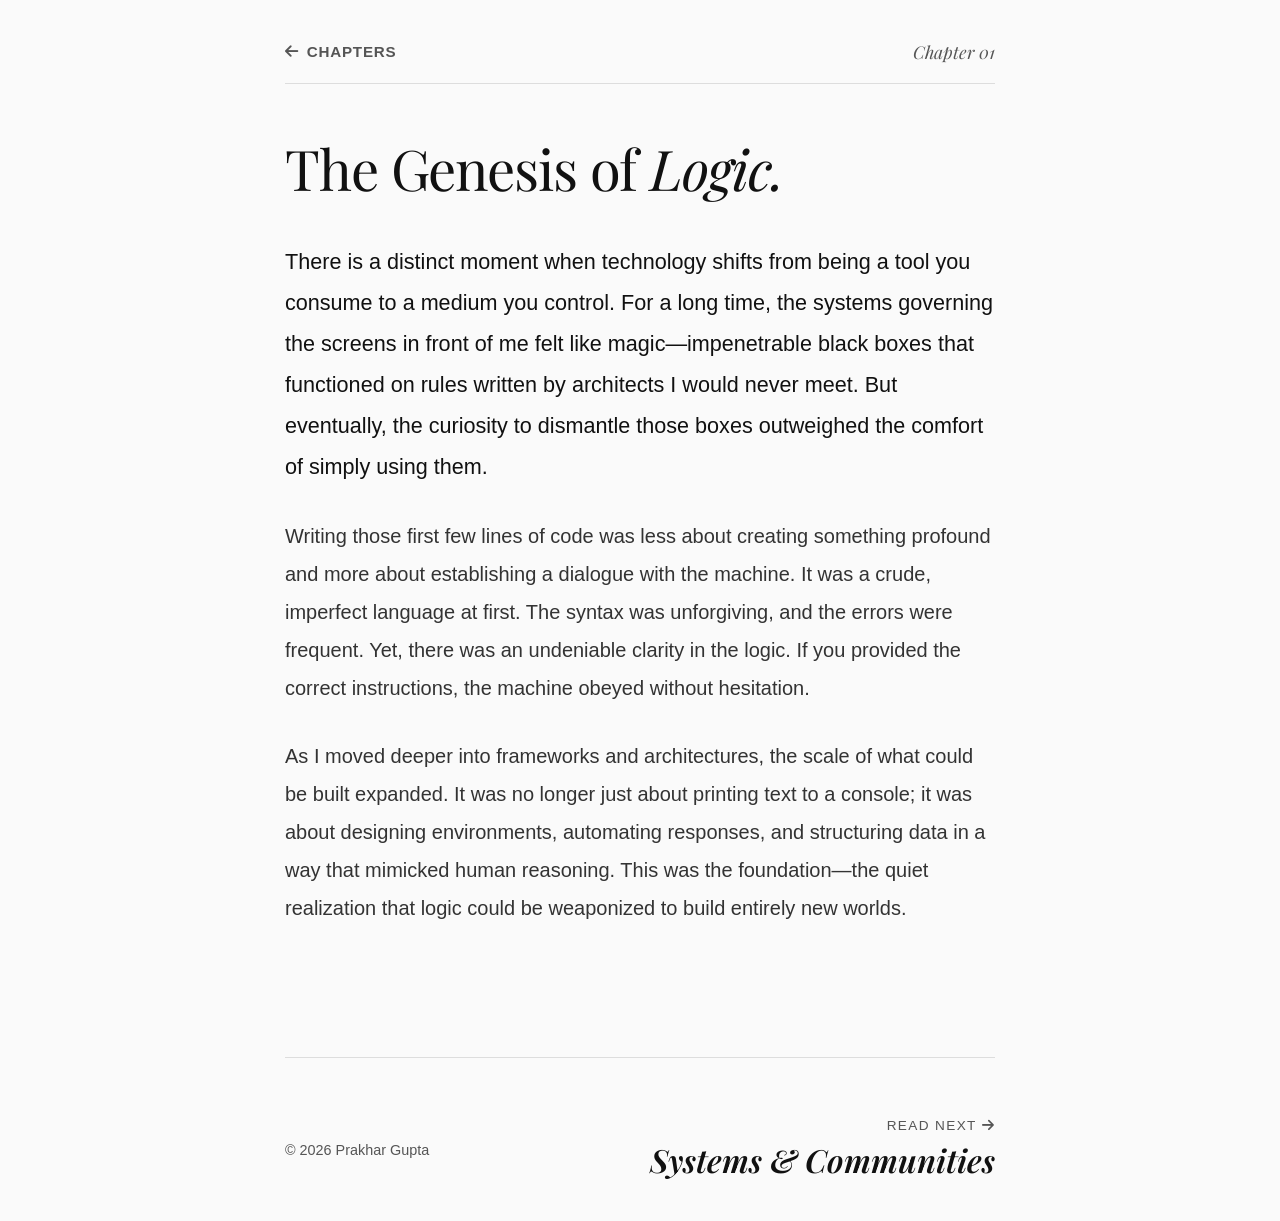
==== chapter1.html @ d7165770 "Add chapter1.html with initial content" ====
<!DOCTYPE html>
<html lang="en">
<head>
    <meta charset="UTF-8" />
    <meta name="viewport" content="width=device-width, initial-scale=1.0"/>
    <title>Chapter 1 | Gallery of My Life</title>
    <link rel="stylesheet" href="https://cdnjs.cloudflare.com/ajax/libs/font-awesome/6.0.0/css/all.min.css">
    <link rel="preconnect" href="https://fonts.googleapis.com">
    <link rel="preconnect" href="https://fonts.gstatic.com" crossorigin>
    <link href="https://fonts.googleapis.com/css2?family=Playfair+Display:ital,wght@0,400;0,600;1,400;1,600&display=swap" rel="stylesheet">
    <link rel="stylesheet" href="style.css">
</head>
<body>

    <header>
        <a href="index.html" class="nav-link"><i class="fas fa-arrow-left"></i> Chapters</a>
        <span class="chapter-meta">Chapter 01</span>
    </header>

    <main>
        <article>
            <h1>The Genesis of <i>Logic.</i></h1>
            
            <p>
                There is a distinct moment when technology shifts from being a tool you consume to a medium you control. For a long time, the systems governing the screens in front of me felt like magic—impenetrable black boxes that functioned on rules written by architects I would never meet. But eventually, the curiosity to dismantle those boxes outweighed the comfort of simply using them.
            </p>

            <p>
                Writing those first few lines of code was less about creating something profound and more about establishing a dialogue with the machine. It was a crude, imperfect language at first. The syntax was unforgiving, and the errors were frequent. Yet, there was an undeniable clarity in the logic. If you provided the correct instructions, the machine obeyed without hesitation.
            </p>

            <p>
                As I moved deeper into frameworks and architectures, the scale of what could be built expanded. It was no longer just about printing text to a console; it was about designing environments, automating responses, and structuring data in a way that mimicked human reasoning. This was the foundation—the quiet realization that logic could be weaponized to build entirely new worlds.
            </p>
        </article>
    </main>

    <footer class="chapter-footer">
        <div style="font-size: 0.9rem; color: var(--text-secondary);">
            &copy; 2026 Prakhar Gupta
        </div>
        
        <a href="chapter2.html" class="next-chapter-link">
            <span class="next-label">Read Next <i class="fas fa-arrow-right"></i></span>
            <span class="next-title">Systems & Communities</span>
        </a>
    </footer>

</body>
</html>
---- style.css ----
/* style.css */
:root {
    --bg: #fafafa;
    --text: #111;
    --text-secondary: #555;
    --accent: #000;
    --border: #ddd;
    --font-heading: 'Playfair Display', serif;
    --font-body: -apple-system, BlinkMacSystemFont, "Segoe UI", Roboto, Helvetica, Arial, sans-serif;
}

* {
    margin: 0;
    padding: 0;
    box-sizing: border-box;
}

body {
    font-family: var(--font-body);
    background-color: var(--bg);
    color: var(--text);
    max-width: 750px; /* Optimal width for reading long-form text */
    margin: 0 auto;
    padding: 0 20px;
    display: flex;
    flex-direction: column;
    min-height: 100vh;
}

/* Navigation */
header {
    display: flex;
    justify-content: space-between;
    align-items: center;
    padding: 40px 0 20px 0;
    border-bottom: 1px solid var(--border);
    margin-bottom: 50px;
}

.nav-link {
    font-size: 0.95rem;
    color: var(--text-secondary);
    text-decoration: none;
    transition: color 0.2s;
    display: flex;
    align-items: center;
    gap: 8px;
    text-transform: uppercase;
    letter-spacing: 0.05em;
    font-weight: 600;
}

.nav-link:hover {
    color: var(--accent);
}

.chapter-meta {
    font-family: var(--font-heading);
    font-style: italic;
    color: var(--text-secondary);
    font-size: 1.1rem;
}

/* Typography & Content */
main {
    flex-grow: 1;
    padding-bottom: 60px;
}

h1 {
    font-family: var(--font-heading);
    font-size: 3.5rem;
    font-weight: 400;
    line-height: 1.2;
    margin-bottom: 40px;
    letter-spacing: -0.02em;
    color: var(--text);
}

article p {
    font-size: 1.25rem; /* Larger font size for easy reading */
    line-height: 1.9;    /* Generous line height for breathability */
    color: #333;
    margin-bottom: 30px;
}

article p:first-of-type {
    font-size: 1.35rem; /* Make the leading paragraph slightly larger */
    color: var(--text);
}

/* Footer / Pagination */
.chapter-footer {
    display: flex;
    justify-content: space-between;
    align-items: center;
    padding: 60px 0 40px 0;
    border-top: 1px solid var(--border);
    margin-top: 40px;
}

.next-chapter-link {
    display: block;
    text-align: right;
    text-decoration: none;
    color: var(--text);
    transition: opacity 0.2s;
}

.next-chapter-link:hover {
    opacity: 0.6;
}

.next-label {
    font-size: 0.85rem;
    text-transform: uppercase;
    letter-spacing: 0.1em;
    color: var(--text-secondary);
    margin-bottom: 5px;
    display: block;
}

.next-title {
    font-family: var(--font-heading);
    font-size: 2rem;
    font-style: italic;
    font-weight: 600;
}

@media (max-width: 600px) {
    h1 { font-size: 2.5rem; }
    article p { font-size: 1.15rem; }
    .next-title { font-size: 1.5rem; }
}
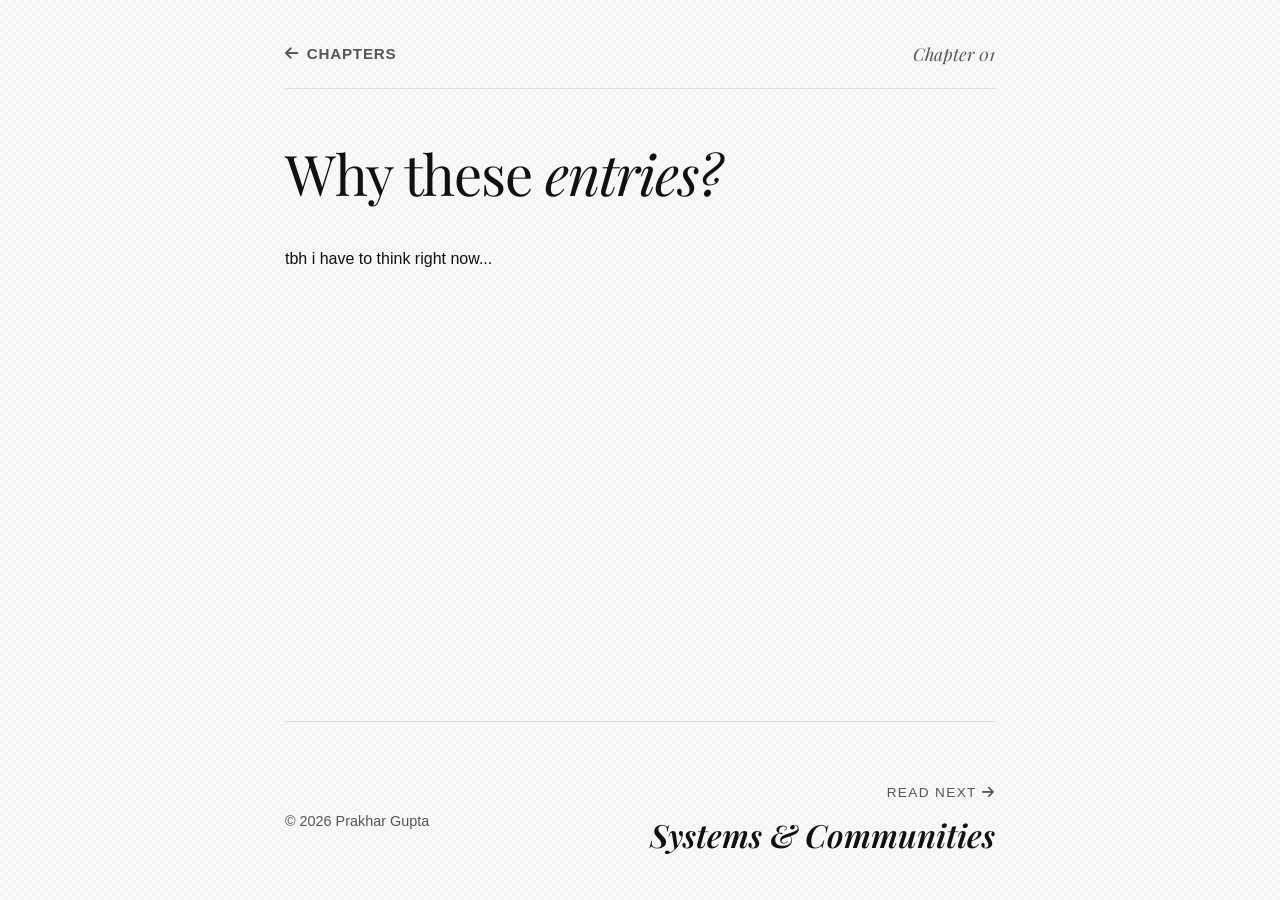
==== commit 6112cc52: "Update chapter1.html title and content" ====
--- a/chapter1.html
+++ b/chapter1.html
@@ -19,18 +19,16 @@
 
     <main>
         <article>
-            <h1>The Genesis of <i>Logic.</i></h1>
+            <h1>Why these <i>entries?</i></h1>
             
             <p>
-                There is a distinct moment when technology shifts from being a tool you consume to a medium you control. For a long time, the systems governing the screens in front of me felt like magic—impenetrable black boxes that functioned on rules written by architects I would never meet. But eventually, the curiosity to dismantle those boxes outweighed the comfort of simply using them.
+                tbh i have to think right now...
             </p>
 
             <p>
-                Writing those first few lines of code was less about creating something profound and more about establishing a dialogue with the machine. It was a crude, imperfect language at first. The syntax was unforgiving, and the errors were frequent. Yet, there was an undeniable clarity in the logic. If you provided the correct instructions, the machine obeyed without hesitation.
             </p>
 
             <p>
-                As I moved deeper into frameworks and architectures, the scale of what could be built expanded. It was no longer just about printing text to a console; it was about designing environments, automating responses, and structuring data in a way that mimicked human reasoning. This was the foundation—the quiet realization that logic could be weaponized to build entirely new worlds.
             </p>
         </article>
     </main>
--- a/style.css
+++ b/style.css
@@ -19,12 +19,17 @@
     font-family: var(--font-body);
     background-color: var(--bg);
     color: var(--text);
-    max-width: 750px; /* Optimal width for reading long-form text */
+    max-width: 750px; 
     margin: 0 auto;
     padding: 0 20px;
     display: flex;
     flex-direction: column;
     min-height: 100vh;
+    line-height: 1.6; /* Matches standard website line-height */
+    background-image: repeating-linear-gradient(45deg, #f4f4f4 25%, transparent 25%, transparent 75%, #f4f4f4 75%, #f4f4f4),
+                      repeating-linear-gradient(45deg, #f4f4f4 25%, transparent 25%, transparent 75%, #f4f4f4 75%, #f4f4f4);
+    background-position: 0 0, 4px 4px;
+    background-size: 8px 8px;
 }
 
 /* Navigation */
@@ -77,16 +82,15 @@
     color: var(--text);
 }
 
+/* Reverted Paragraph Styling */
 article p {
-    font-size: 1.25rem; /* Larger font size for easy reading */
-    line-height: 1.9;    /* Generous line height for breathability */
-    color: #333;
-    margin-bottom: 30px;
+    font-size: 1rem; /* Standard font size */
+    color: var(--text-secondary); /* Matches secondary text color used elsewhere */
+    margin-bottom: 25px;
 }
 
 article p:first-of-type {
-    font-size: 1.35rem; /* Make the leading paragraph slightly larger */
-    color: var(--text);
+    color: var(--text); /* Keeps the leading paragraph slightly darker, but same size */
 }
 
 /* Footer / Pagination */
@@ -129,6 +133,5 @@
 
 @media (max-width: 600px) {
     h1 { font-size: 2.5rem; }
-    article p { font-size: 1.15rem; }
     .next-title { font-size: 1.5rem; }
 }
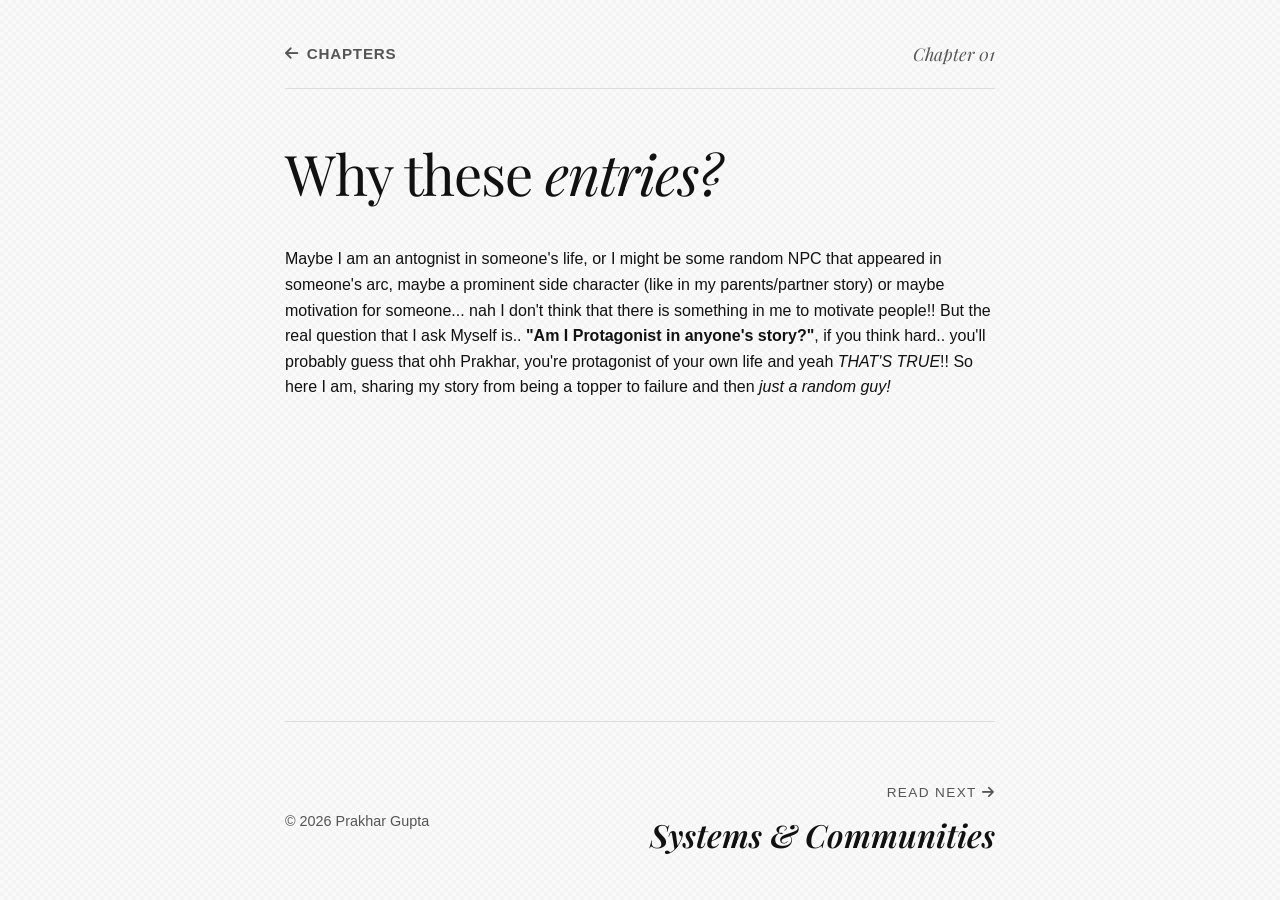
==== commit 0337211e: "Change title and content in chapter1.html Updated the title and content of Chapter 1 to reflect pers" ====
--- a/chapter1.html
+++ b/chapter1.html
@@ -3,7 +3,7 @@
 <head>
     <meta charset="UTF-8" />
     <meta name="viewport" content="width=device-width, initial-scale=1.0"/>
-    <title>Chapter 1 | Gallery of My Life</title>
+    <title>Chapter 1 | Why these entries?</title>
     <link rel="stylesheet" href="https://cdnjs.cloudflare.com/ajax/libs/font-awesome/6.0.0/css/all.min.css">
     <link rel="preconnect" href="https://fonts.googleapis.com">
     <link rel="preconnect" href="https://fonts.gstatic.com" crossorigin>
@@ -22,7 +22,7 @@
             <h1>Why these <i>entries?</i></h1>
             
             <p>
-                tbh i have to think right now...
+                Maybe I am an antognist in someone's life, or I might be some random NPC that appeared in someone's arc, maybe a prominent side character (like in my parents/partner story) or maybe motivation for someone... nah I don't think that there is something in me to motivate people!! But the real question that I ask Myself is.. <b>"Am I Protagonist in anyone's story?"</b>, if you think hard.. you'll probably guess that ohh Prakhar, you're protagonist of your own life and yeah <i>THAT'S TRUE</i>!! So here I am, sharing my story from being a topper to failure and then <i>just a random guy!</i>
             </p>
 
             <p>
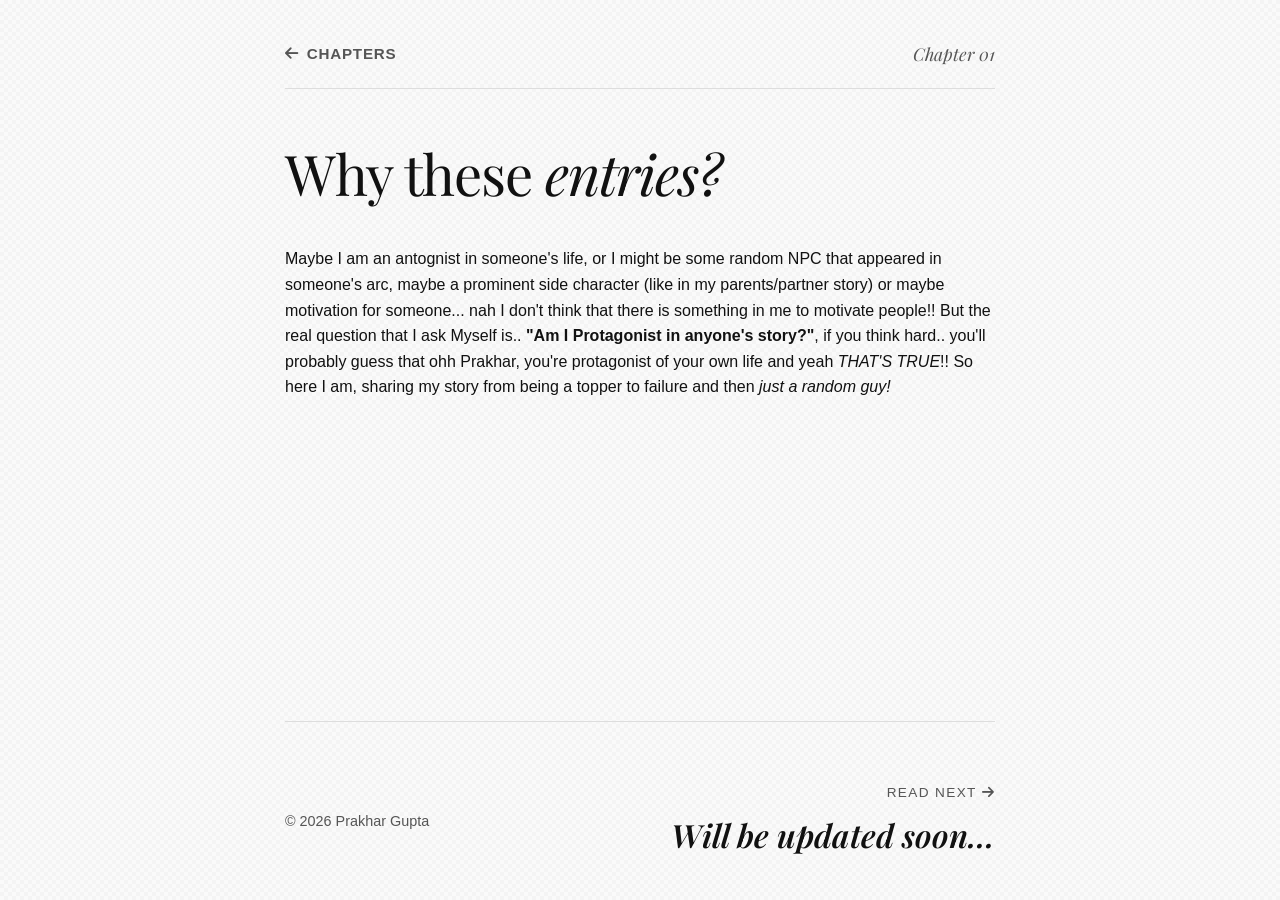
==== commit 8f31c9fa: "Update next chapter link and title in chapter1.html" ====
--- a/chapter1.html
+++ b/chapter1.html
@@ -38,9 +38,9 @@
             &copy; 2026 Prakhar Gupta
         </div>
         
-        <a href="chapter2.html" class="next-chapter-link">
+        <a href="#" class="next-chapter-link">
             <span class="next-label">Read Next <i class="fas fa-arrow-right"></i></span>
-            <span class="next-title">Systems & Communities</span>
+            <span class="next-title">Will be updated soon...</span>
         </a>
     </footer>
 
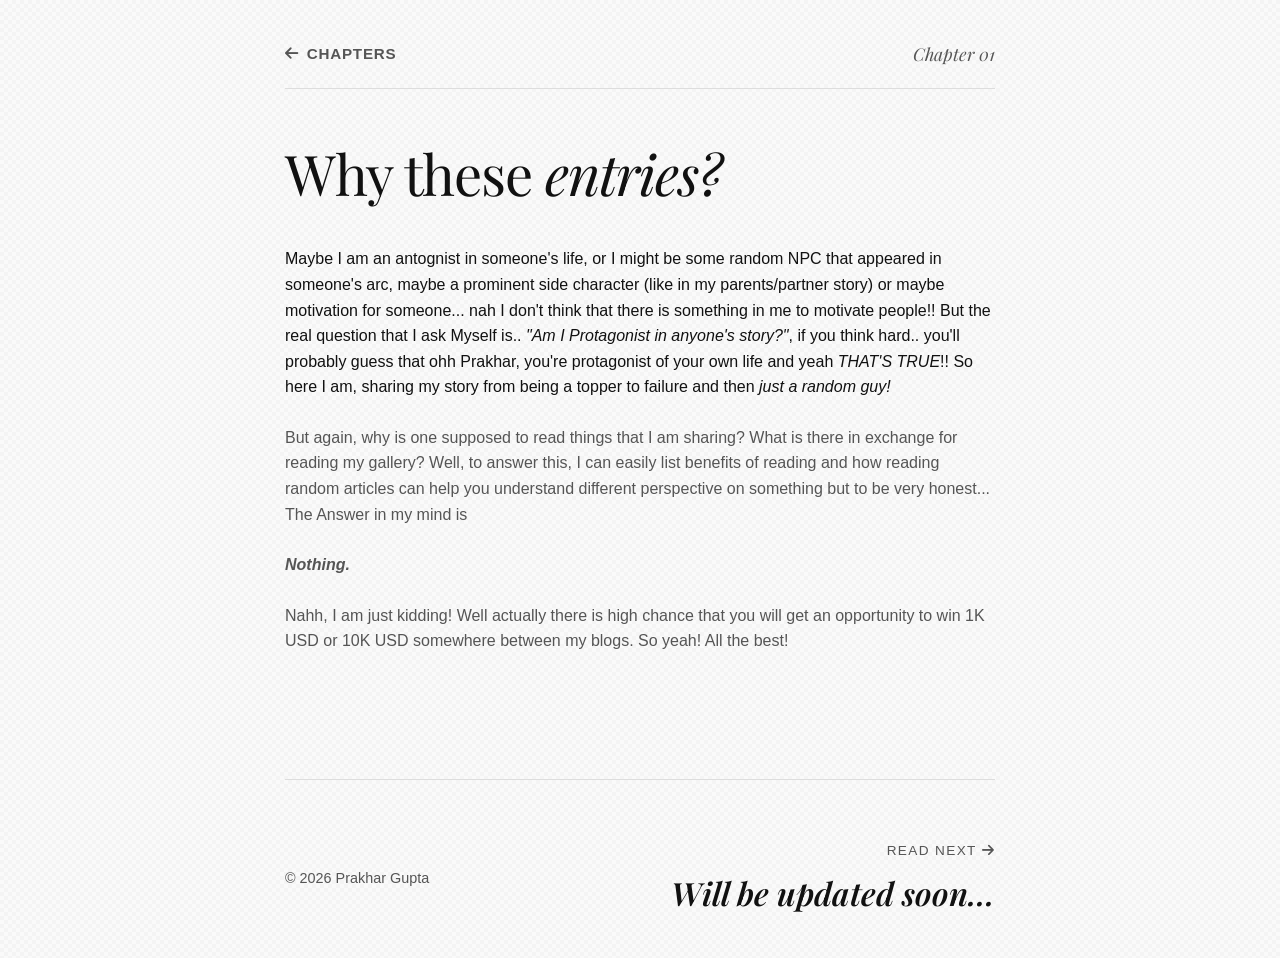
==== commit 4c7462cc: "Enhance chapter1.html with new content Added additional paragraphs discussing the author's role in s" ====
--- a/chapter1.html
+++ b/chapter1.html
@@ -22,13 +22,18 @@
             <h1>Why these <i>entries?</i></h1>
             
             <p>
-                Maybe I am an antognist in someone's life, or I might be some random NPC that appeared in someone's arc, maybe a prominent side character (like in my parents/partner story) or maybe motivation for someone... nah I don't think that there is something in me to motivate people!! But the real question that I ask Myself is.. <b>"Am I Protagonist in anyone's story?"</b>, if you think hard.. you'll probably guess that ohh Prakhar, you're protagonist of your own life and yeah <i>THAT'S TRUE</i>!! So here I am, sharing my story from being a topper to failure and then <i>just a random guy!</i>
+                Maybe I am an antognist in someone's life, or I might be some random NPC that appeared in someone's arc, maybe a prominent side character (like in my parents/partner story) or maybe motivation for someone... nah I don't think that there is something in me to motivate people!! But the real question that I ask Myself is.. <i>"Am I Protagonist in anyone's story?"</i>, if you think hard.. you'll probably guess that ohh Prakhar, you're protagonist of your own life and yeah <i>THAT'S TRUE</i>!! So here I am, sharing my story from being a topper to failure and then <i>just a random guy!</i>
             </p>
 
             <p>
+                But again, why is one supposed to read things that I am sharing? What is there in exchange for reading my gallery? Well, to answer this, I can easily list benefits of reading and how reading random articles can help you understand different perspective on something but to be very honest... The Answer in my mind is
             </p>
 
             <p>
+                <em><strong>Nothing.</strong></em>
+            </p>
+            <p>
+                Nahh, I am just kidding! Well actually there is high chance that you will get an opportunity to win 1K USD or 10K USD somewhere between my blogs. So yeah! All the best!
             </p>
         </article>
     </main>
